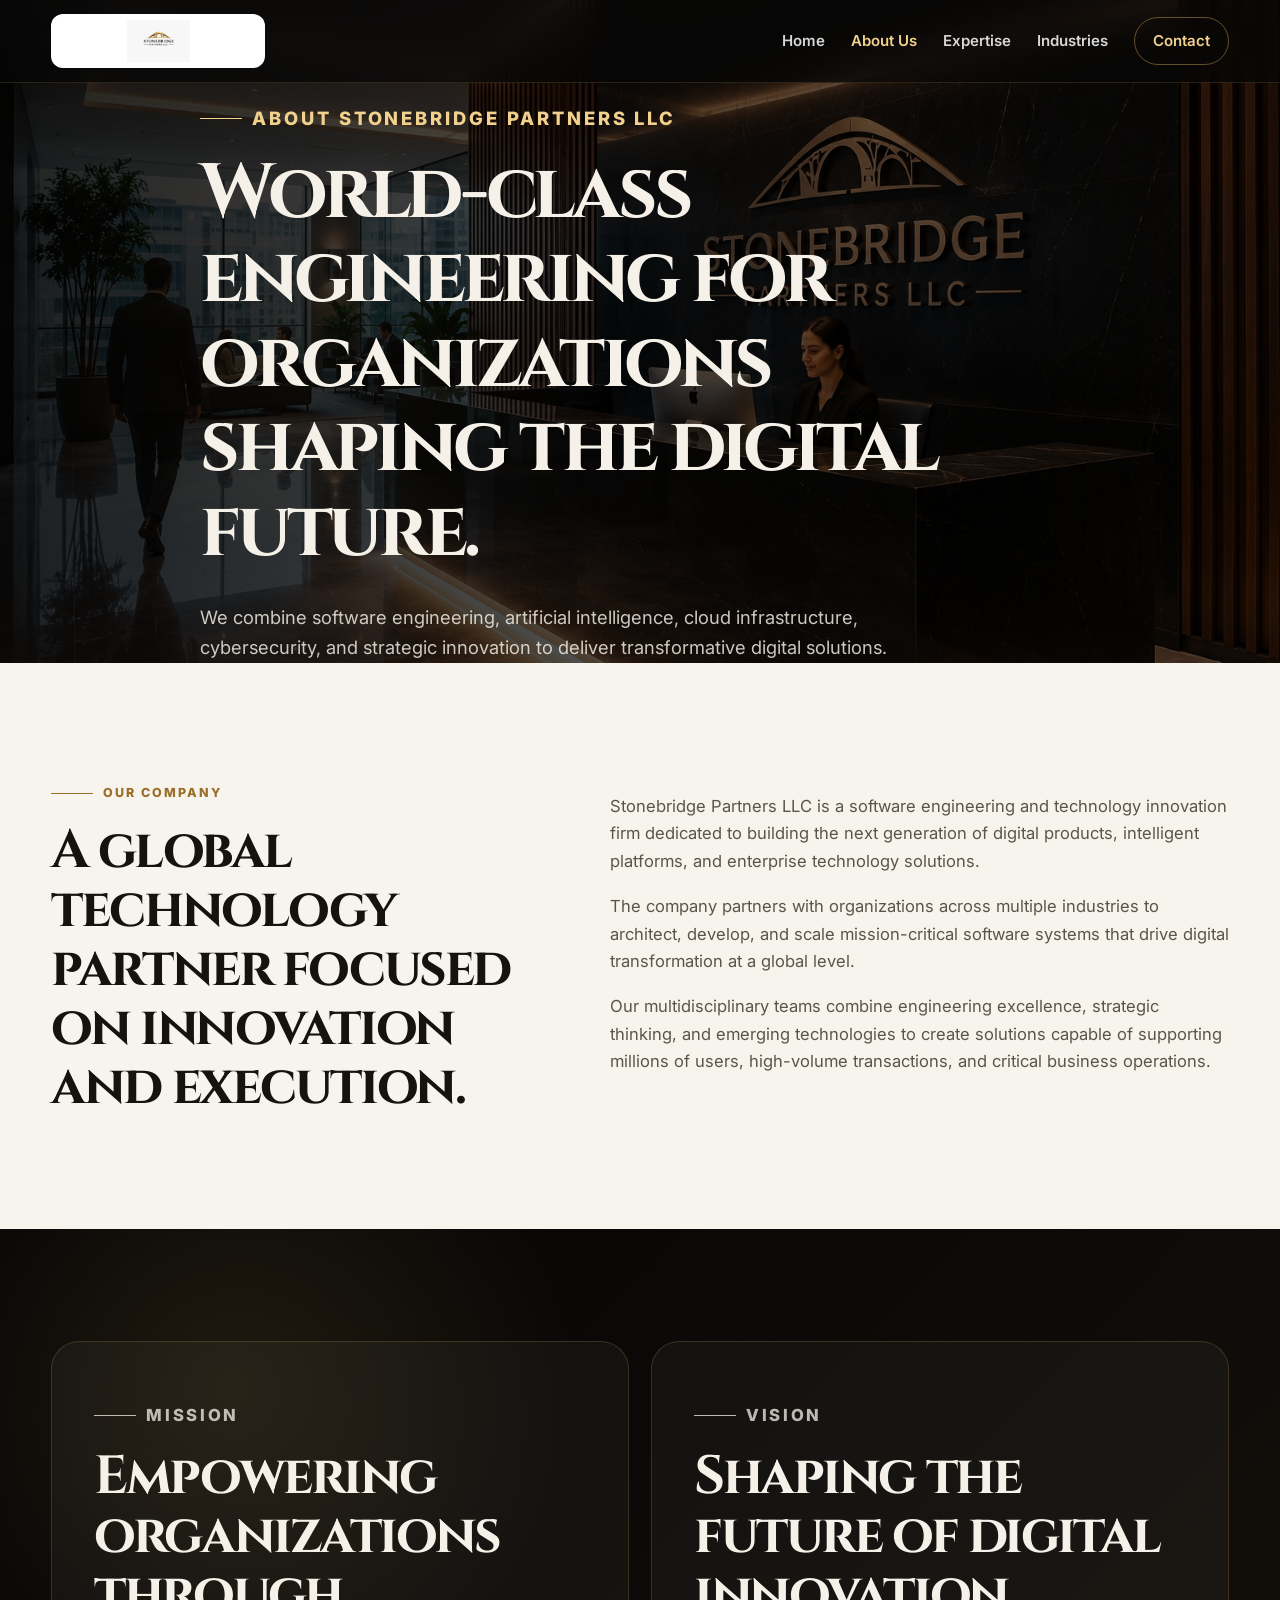
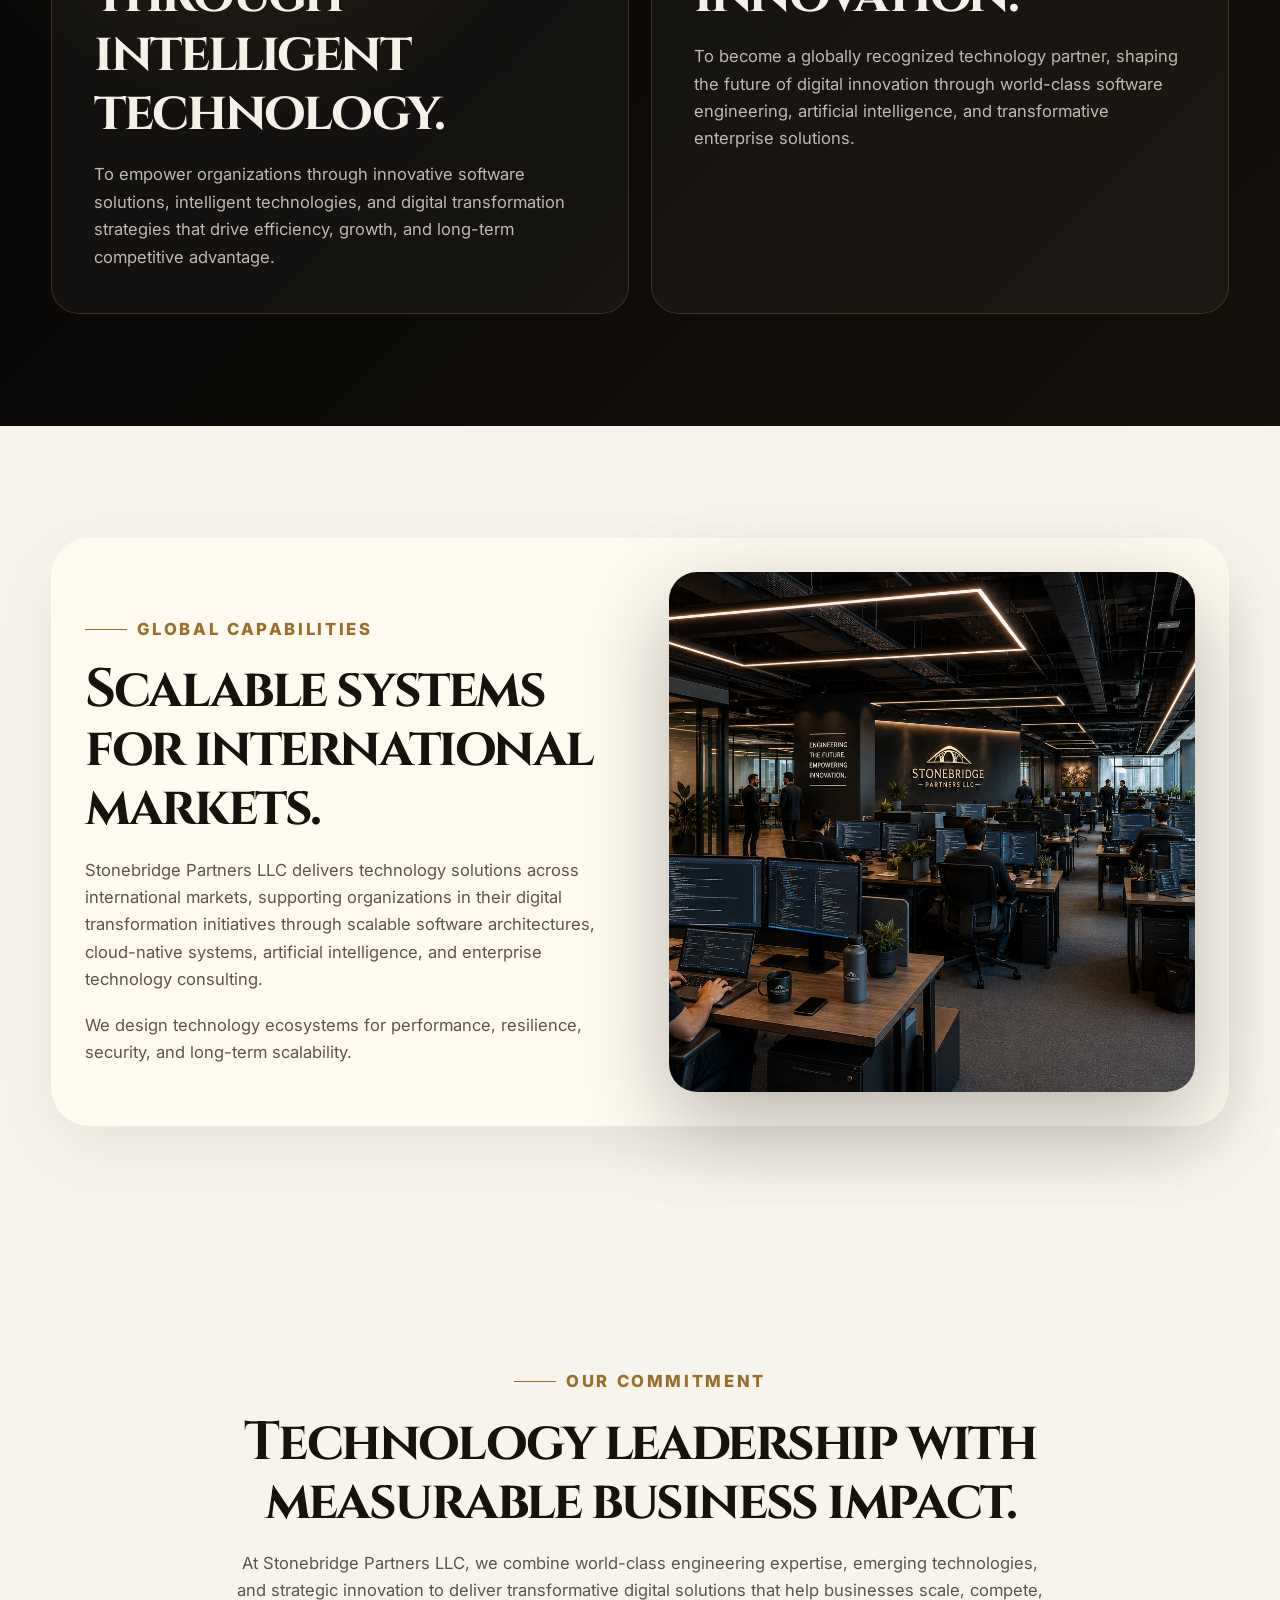
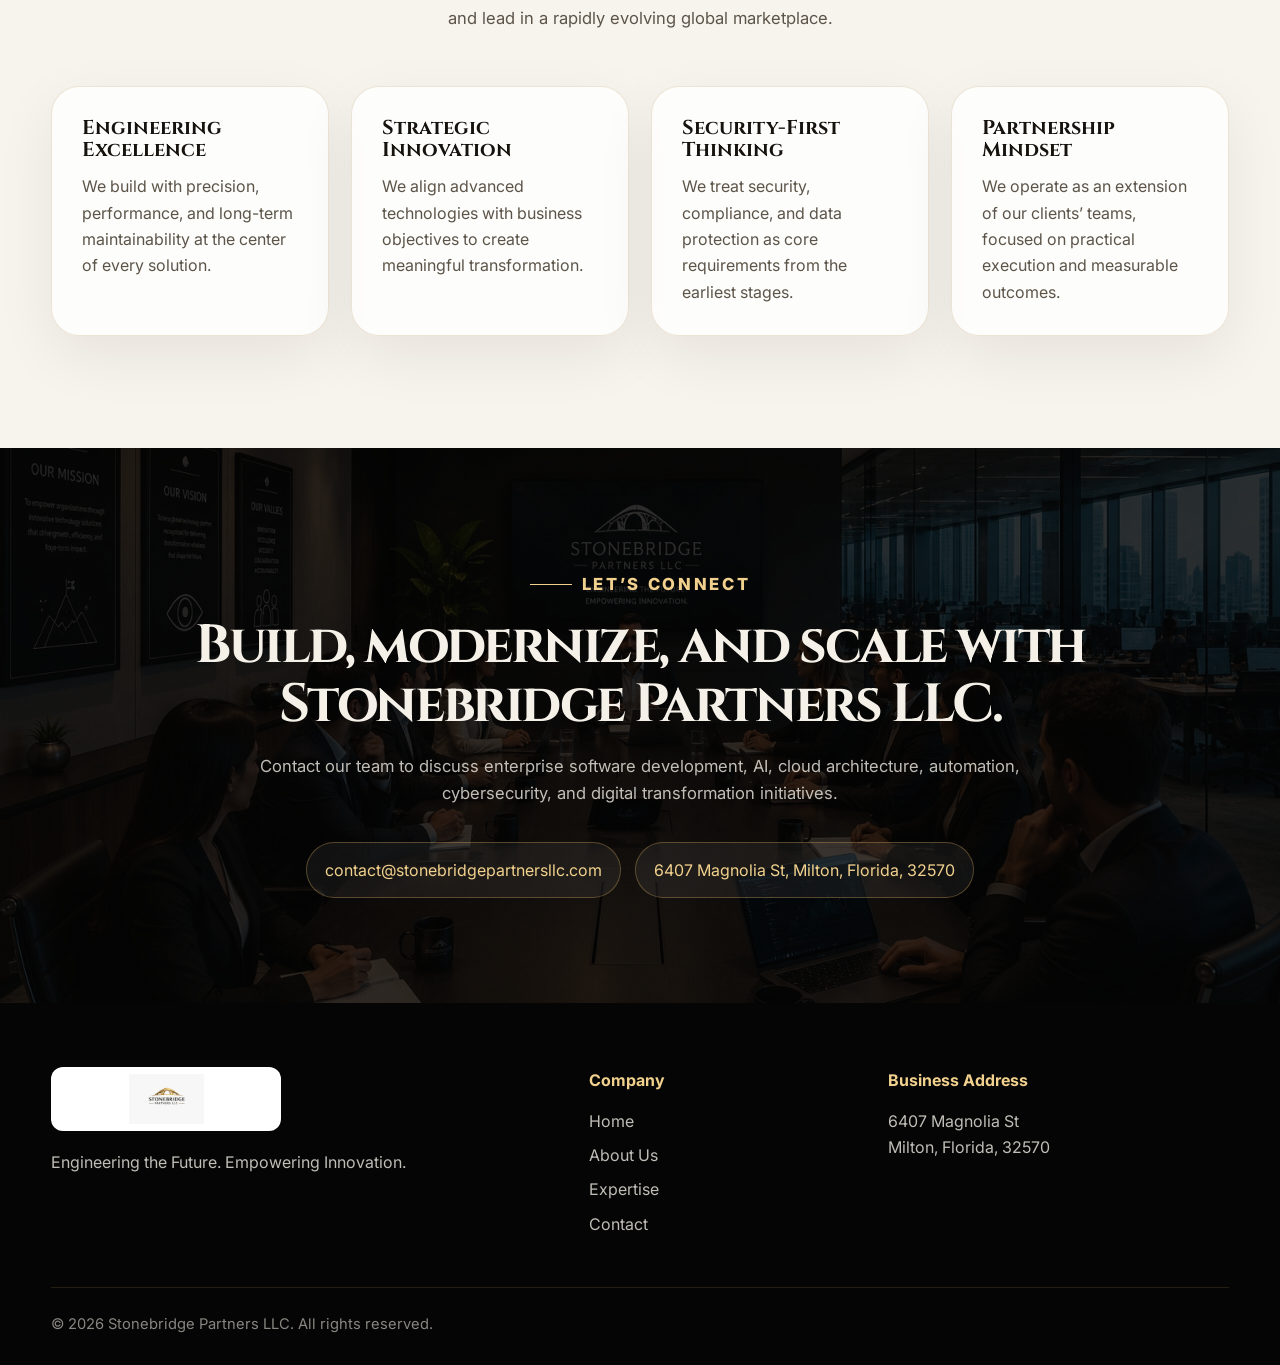
==== about.html @ 1e2c004a "Add files via upload" ====
<!DOCTYPE html><html lang="en"><head><meta charset="UTF-8"/><meta name="viewport" content="width=device-width, initial-scale=1.0"/><title>About Us | Stonebridge Partners LLC</title><meta name="description" content="Learn about Stonebridge Partners LLC, a global software engineering and technology innovation firm focused on enterprise software, artificial intelligence, cloud infrastructure, cybersecurity, and digital transformation."/><link rel="preconnect" href="https://fonts.googleapis.com"><link rel="preconnect" href="https://fonts.gstatic.com" crossorigin><link href="https://fonts.googleapis.com/css2?family=Cinzel:wght@500;600;700&family=Inter:wght@400;500;600;700;800&display=swap" rel="stylesheet"><link rel="stylesheet" href="style.css"/></head><body><header class="site-header" id="top"><div class="container nav-wrapper"><a class="brand" href="index.html" aria-label="Stonebridge Partners LLC Home"><img src="assets/logo.jpg" alt="Stonebridge Partners LLC logo"/></a><button class="nav-toggle" type="button" aria-label="Open navigation" aria-expanded="false"><span></span><span></span><span></span></button><nav class="site-nav" aria-label="Main navigation"><a href="index.html">Home</a><a href="about.html" class="active">About Us</a><a href="index.html#expertise">Expertise</a><a href="index.html#industries">Industries</a><a href="index.html#contact" class="nav-cta">Contact</a></nav></div></header><main><section class="page-hero"><div class="page-hero-bg"><img src="assets/reception.jpg" alt="Stonebridge Partners LLC reception and business environment"/></div><div class="page-hero-overlay"></div><div class="container page-hero-content reveal"><p class="eyebrow gold">About Stonebridge Partners LLC</p><h1>World-class engineering for organizations shaping the digital future.</h1><p>We combine software engineering, artificial intelligence, cloud infrastructure, cybersecurity, and strategic innovation to deliver transformative digital solutions.</p></div></section><section class="section"><div class="container two-column"><div class="reveal"><p class="eyebrow dark">Our Company</p><h2>A global technology partner focused on innovation and execution.</h2></div><div class="section-text reveal"><p>Stonebridge Partners LLC is a software engineering and technology innovation firm dedicated to building the next generation of digital products, intelligent platforms, and enterprise technology solutions.</p><p>The company partners with organizations across multiple industries to architect, develop, and scale mission-critical software systems that drive digital transformation at a global level.</p><p>Our multidisciplinary teams combine engineering excellence, strategic thinking, and emerging technologies to create solutions capable of supporting millions of users, high-volume transactions, and critical business operations.</p></div></div></section><section class="section dark-section"><div class="container mission-grid"><article class="mission-card reveal"><p class="eyebrow gold">Mission</p><h2>Empowering organizations through intelligent technology.</h2><p>To empower organizations through innovative software solutions, intelligent technologies, and digital transformation strategies that drive efficiency, growth, and long-term competitive advantage.</p></article><article class="mission-card reveal"><p class="eyebrow gold">Vision</p><h2>Shaping the future of digital innovation.</h2><p>To become a globally recognized technology partner, shaping the future of digital innovation through world-class software engineering, artificial intelligence, and transformative enterprise solutions.</p></article></div></section><section class="section"><div class="container split-panel light"><div class="panel-content reveal"><p class="eyebrow dark">Global Capabilities</p><h2>Scalable systems for international markets.</h2><p>Stonebridge Partners LLC delivers technology solutions across international markets, supporting organizations in their digital transformation initiatives through scalable software architectures, cloud-native systems, artificial intelligence, and enterprise technology consulting.</p><p>We design technology ecosystems for performance, resilience, security, and long-term scalability.</p></div><div class="panel-image reveal"><img src="assets/engineering-office.jpg" alt="Stonebridge Partners LLC engineering team office"/></div></div></section><section class="section values-section"><div class="container"><div class="section-heading center reveal"><p class="eyebrow dark">Our Commitment</p><h2>Technology leadership with measurable business impact.</h2><p>At Stonebridge Partners LLC, we combine world-class engineering expertise, emerging technologies, and strategic innovation to deliver transformative digital solutions that help businesses scale, compete, and lead in a rapidly evolving global marketplace.</p></div><div class="values-grid"><article class="value-card reveal"><h3>Engineering Excellence</h3><p>We build with precision, performance, and long-term maintainability at the center of every solution.</p></article><article class="value-card reveal"><h3>Strategic Innovation</h3><p>We align advanced technologies with business objectives to create meaningful transformation.</p></article><article class="value-card reveal"><h3>Security-First Thinking</h3><p>We treat security, compliance, and data protection as core requirements from the earliest stages.</p></article><article class="value-card reveal"><h3>Partnership Mindset</h3><p>We operate as an extension of our clients’ teams, focused on practical execution and measurable outcomes.</p></article></div></div></section><section class="cta-section"><div class="container cta-box reveal"><p class="eyebrow gold">Let’s Connect</p><h2>Build, modernize, and scale with Stonebridge Partners LLC.</h2><p>Contact our team to discuss enterprise software development, AI, cloud architecture, automation, cybersecurity, and digital transformation initiatives.</p><div class="contact-details"><a href="mailto:contact@stonebridgepartnersllc.com">contact@stonebridgepartnersllc.com</a><span>6407 Magnolia St, Milton, Florida, 32570</span></div></div></section></main><footer class="site-footer"><div class="container footer-grid"><div><img src="assets/logo.jpg" alt="Stonebridge Partners LLC logo"/><p>Engineering the Future. Empowering Innovation.</p></div><div><h4>Company</h4><a href="index.html">Home</a><a href="about.html">About Us</a><a href="index.html#expertise">Expertise</a><a href="index.html#contact">Contact</a></div><div><h4>Business Address</h4><p>6407 Magnolia St<br>Milton, Florida, 32570</p></div></div><div class="container footer-bottom"><p>© 2026 Stonebridge Partners LLC. All rights reserved.</p></div></footer><script src="script.js"></script></body></html>
---- style.css ----
:root{--bg:#070707;--surface:#111;--text:#f5f1e8;--muted:#b7afa2;--dark-text:#16120d;--dark-muted:#5c5449;--gold:#c59b51;--gold-light:#f1d18d;--line:rgba(197,155,81,.22);--max:1180px;--radius:28px;--shadow:0 30px 90px rgba(0,0,0,.28)}*{box-sizing:border-box;margin:0;padding:0}html{scroll-behavior:smooth}body{font-family:Inter,Arial,sans-serif;background:#f7f4ed;color:var(--dark-text);line-height:1.65}img{display:block;max-width:100%}a{color:inherit;text-decoration:none}.container{width:min(var(--max),92%);margin-inline:auto}.site-header{position:fixed;z-index:1000;inset:0 0 auto;background:rgba(7,7,7,.78);backdrop-filter:blur(16px);border-bottom:1px solid rgba(197,155,81,.18)}.nav-wrapper{height:82px;display:flex;align-items:center;justify-content:space-between}.brand{width:214px;height:54px;display:flex;align-items:center;overflow:hidden;border-radius:12px;background:#fff}.brand img{width:100%;height:100%;object-fit:contain;padding:6px 12px}.site-nav{display:flex;align-items:center;gap:26px;color:rgba(255,255,255,.84);font-size:.94rem;font-weight:600}.site-nav a{transition:color .2s ease}.site-nav a:hover,.site-nav .active{color:var(--gold-light)}.nav-cta{padding:11px 18px;border:1px solid rgba(197,155,81,.48);border-radius:999px;color:var(--gold-light)!important}.nav-toggle{display:none;width:44px;height:44px;border:1px solid rgba(197,155,81,.4);border-radius:14px;background:transparent;cursor:pointer}.nav-toggle span{display:block;width:20px;height:2px;margin:5px auto;background:var(--gold-light)}.hero{min-height:100vh;position:relative;display:flex;align-items:center;color:var(--text);overflow:hidden}.hero-bg,.page-hero-bg{position:absolute;inset:0;z-index:0}.hero-bg img,.page-hero-bg img{width:100%;height:100%;object-fit:cover}.hero-overlay,.page-hero-overlay{position:absolute;inset:0;z-index:1;background:linear-gradient(90deg,rgba(0,0,0,.86) 0%,rgba(0,0,0,.72) 34%,rgba(0,0,0,.34) 68%,rgba(0,0,0,.42) 100%),radial-gradient(circle at 20% 40%,rgba(197,155,81,.18),transparent 32%)}.hero-content{position:relative;z-index:2;max-width:770px;padding-top:96px}.eyebrow{display:inline-flex;align-items:center;gap:10px;margin-bottom:18px;color:var(--gold-light);font-size:.78rem;font-weight:800;text-transform:uppercase;letter-spacing:.16em}.eyebrow:before{content:"";width:42px;height:1px;background:currentColor}.eyebrow.dark{color:#9a6e28}.eyebrow.gold{color:var(--gold-light)}h1,h2,h3{font-family:Cinzel,Georgia,serif;line-height:1.1}h1{font-size:clamp(3rem,7vw,6.8rem);letter-spacing:-.055em;margin-bottom:28px}h2{font-size:clamp(2.1rem,4.2vw,4.3rem);letter-spacing:-.045em}h3{font-size:1.25rem}.hero-copy{max-width:720px;color:rgba(245,241,232,.84);font-size:clamp(1.05rem,2vw,1.28rem);margin-bottom:36px}.hero-actions{display:flex;flex-wrap:wrap;gap:16px}.btn{display:inline-flex;justify-content:center;align-items:center;min-height:54px;padding:0 24px;border-radius:999px;font-weight:800;transition:.2s ease}.btn:hover{transform:translateY(-2px)}.btn-primary{color:#15100a;background:linear-gradient(135deg,var(--gold-light),var(--gold))}.btn-secondary{color:var(--text);border:1px solid rgba(255,255,255,.34);background:rgba(255,255,255,.06)}.section{padding:112px 0}.two-column{display:grid;grid-template-columns:.88fr 1.12fr;gap:72px;align-items:start}.section-text p,.section-heading p,.panel-content p,.mission-card p,.cta-box p{color:var(--dark-muted);font-size:1.04rem;margin-top:18px}.section-heading{max-width:820px;margin-bottom:54px}.section-heading.center{text-align:center;margin-inline:auto}.section-heading.center .eyebrow{justify-content:center}.image-band{height:clamp(360px,55vw,680px);overflow:hidden;background:var(--bg)}.image-band img{width:100%;height:100%;object-fit:cover}.cards-grid{display:grid;grid-template-columns:repeat(3,1fr);gap:22px}.service-card,.why-card,.value-card{padding:30px;background:rgba(255,255,255,.78);border:1px solid rgba(154,110,40,.18);border-radius:var(--radius);box-shadow:0 20px 60px rgba(25,18,10,.07)}.service-card span{display:inline-flex;margin-bottom:24px;color:#9a6e28;font-weight:900;letter-spacing:.12em}.service-card h3,.why-card h3,.value-card h3{margin-bottom:12px}.service-card p,.why-card p,.value-card p{color:var(--dark-muted)}.dark-section{background:radial-gradient(circle at 18% 20%,rgba(197,155,81,.13),transparent 28%),linear-gradient(135deg,#050505,#14100b);color:var(--text)}.split-panel{display:grid;grid-template-columns:1fr 1fr;gap:58px;align-items:center}.split-panel.light{background:#fffaf0;padding:34px;border-radius:calc(var(--radius) + 10px);box-shadow:0 22px 70px rgba(40,27,10,.08)}.panel-image{overflow:hidden;border-radius:var(--radius);box-shadow:var(--shadow)}.panel-image img{width:100%;height:520px;object-fit:cover}.dark-section .panel-content p,.dark-section .mission-card p{color:rgba(245,241,232,.75)}.check-list{list-style:none;margin-top:28px;display:grid;gap:14px}.check-list li{position:relative;padding-left:30px;color:rgba(245,241,232,.88)}.check-list li:before{content:"✓";position:absolute;left:0;color:var(--gold-light);font-weight:900}.industries-grid{display:grid;grid-template-columns:repeat(5,1fr);gap:14px}.industries-grid span{min-height:88px;display:flex;align-items:center;padding:18px;background:#fff;border:1px solid rgba(154,110,40,.16);border-radius:20px;color:#31271c;font-weight:800;box-shadow:0 12px 36px rgba(25,18,10,.05)}.why-section{background:#fffaf0}.why-grid,.values-grid,.mission-grid{display:grid;grid-template-columns:repeat(4,1fr);gap:22px}.mission-grid{grid-template-columns:repeat(2,1fr)}.mission-card{padding:42px;border:1px solid var(--line);border-radius:var(--radius);background:rgba(255,255,255,.04)}.cta-section{padding:105px 0;background:linear-gradient(rgba(4,4,4,.82),rgba(4,4,4,.82)),url("assets/hero-boardroom.jpg") center/cover;color:var(--text)}.cta-box{max-width:900px;text-align:center}.cta-box .eyebrow{justify-content:center}.cta-box p{color:rgba(245,241,232,.78);max-width:760px;margin-inline:auto}.contact-details{display:flex;flex-wrap:wrap;justify-content:center;gap:14px;margin-top:34px}.contact-details a,.contact-details span{padding:14px 18px;border:1px solid rgba(197,155,81,.38);border-radius:999px;color:var(--gold-light);background:rgba(255,255,255,.06)}.site-footer{padding:64px 0 28px;color:rgba(245,241,232,.78);background:#050505}.footer-grid{display:grid;grid-template-columns:1.4fr .7fr 1fr;gap:60px;padding-bottom:42px;border-bottom:1px solid rgba(197,155,81,.16)}.footer-grid img{width:230px;height:64px;object-fit:contain;padding:7px 12px;border-radius:12px;background:#fff;margin-bottom:18px}.footer-grid h4{color:var(--gold-light);margin-bottom:14px}.footer-grid a{display:block;margin:8px 0}.footer-bottom{padding-top:24px;color:rgba(245,241,232,.55);font-size:.92rem}.page-hero{min-height:72vh;position:relative;display:flex;align-items:center;color:var(--text);overflow:hidden}.page-hero-overlay{background:linear-gradient(90deg,rgba(0,0,0,.86),rgba(0,0,0,.5)),radial-gradient(circle at 22% 48%,rgba(197,155,81,.18),transparent 32%)}.page-hero-content{position:relative;z-index:2;max-width:880px;padding-top:100px}.page-hero h1{font-size:clamp(2.8rem,6vw,5.8rem)}.page-hero p{max-width:760px;color:rgba(245,241,232,.82);font-size:1.15rem}.values-section{background:#f7f4ed}.reveal{opacity:0;transform:translateY(22px);transition:opacity .7s ease,transform .7s ease}.reveal.visible{opacity:1;transform:translateY(0)}@media(max-width:1020px){.cards-grid,.industries-grid,.why-grid,.values-grid{grid-template-columns:repeat(2,1fr)}.two-column,.split-panel{grid-template-columns:1fr}.panel-image img{height:420px}}@media(max-width:820px){.nav-toggle{display:block}.site-nav{position:absolute;inset:82px 0 auto 0;padding:24px;flex-direction:column;align-items:flex-start;gap:18px;background:rgba(7,7,7,.96);border-bottom:1px solid rgba(197,155,81,.18);transform:translateY(-140%);opacity:0;pointer-events:none;transition:.28s ease}.site-nav.open{transform:translateY(0);opacity:1;pointer-events:auto}.brand{width:188px}.hero{min-height:860px}.hero-overlay{background:linear-gradient(90deg,rgba(0,0,0,.9),rgba(0,0,0,.68))}.section{padding:78px 0}.cards-grid,.industries-grid,.why-grid,.values-grid,.mission-grid,.footer-grid{grid-template-columns:1fr}.industries-grid span{min-height:auto}.split-panel.light{padding:18px}.contact-details a,.contact-details span{width:100%;border-radius:18px}}@media(max-width:560px){.hero-content,.page-hero-content{padding-top:120px}.hero-actions .btn{width:100%}.panel-image img{height:320px}h1{font-size:clamp(2.55rem,15vw,4rem)}}
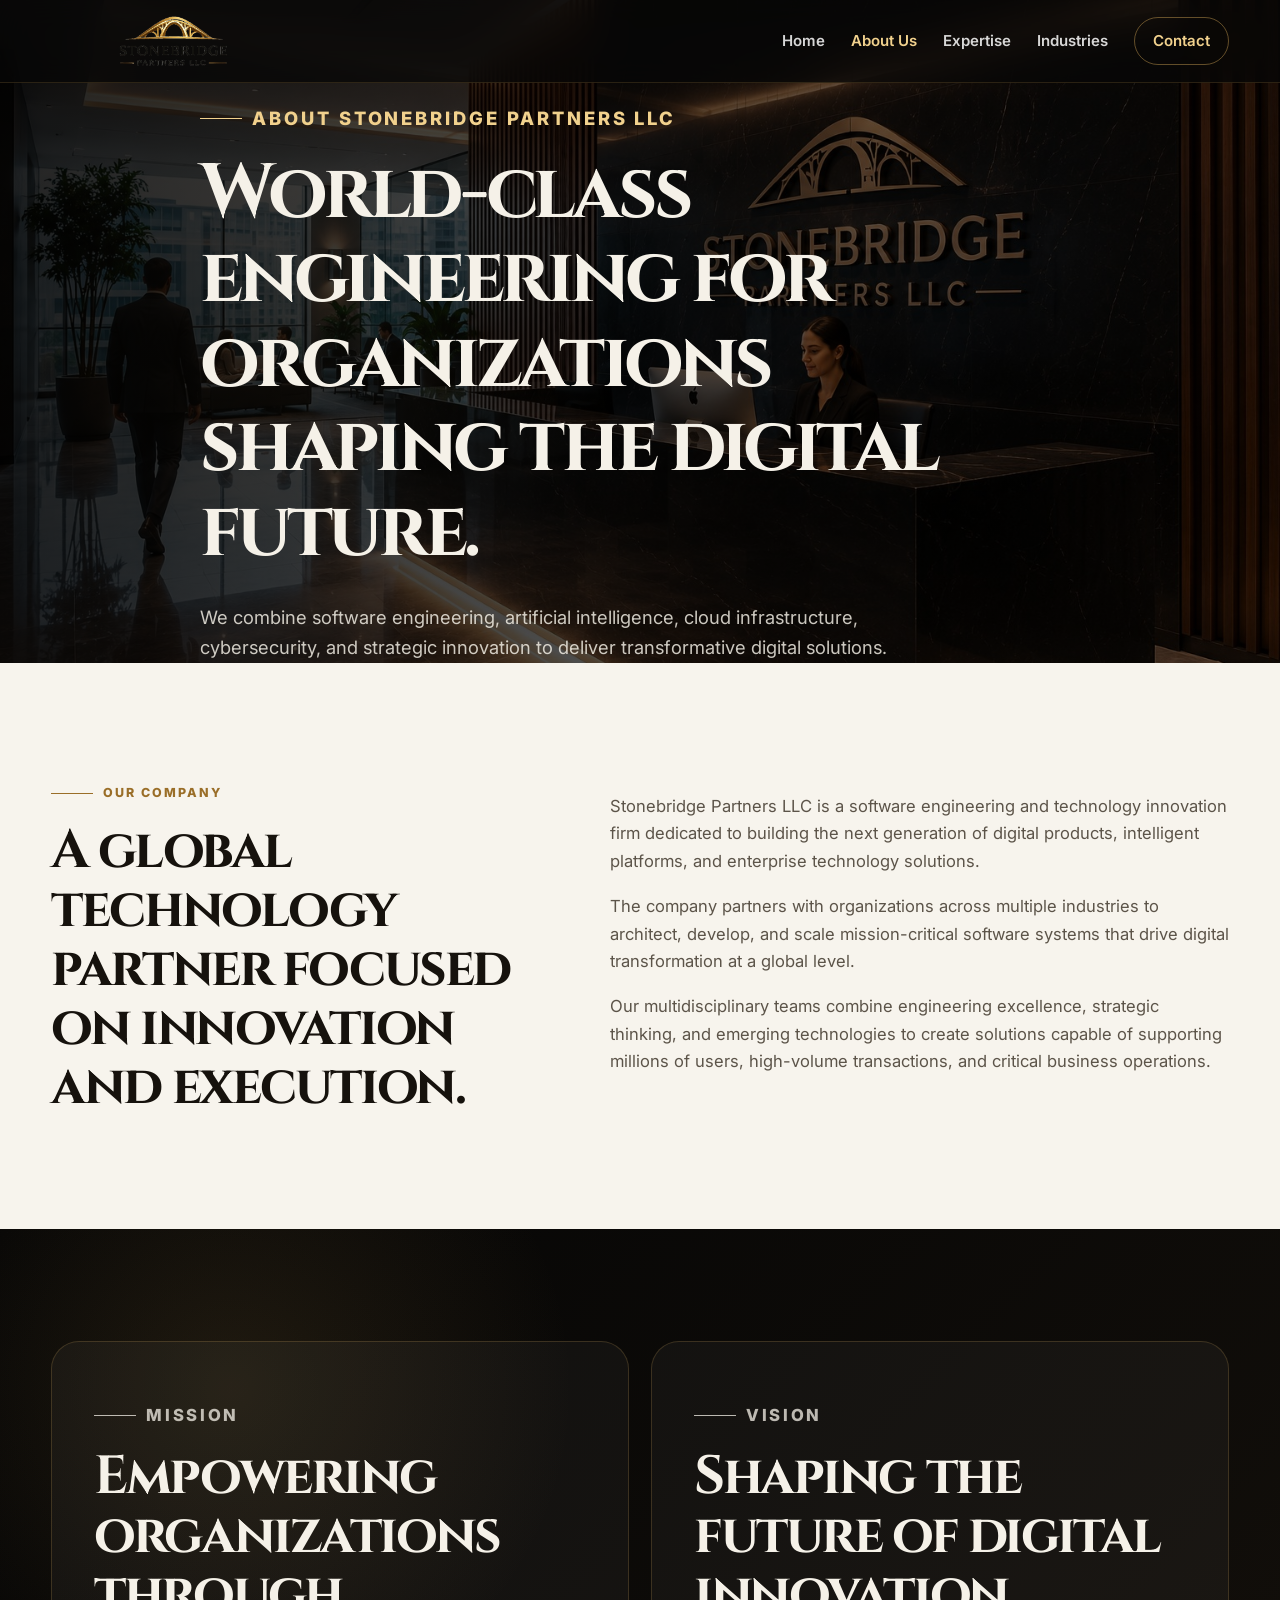
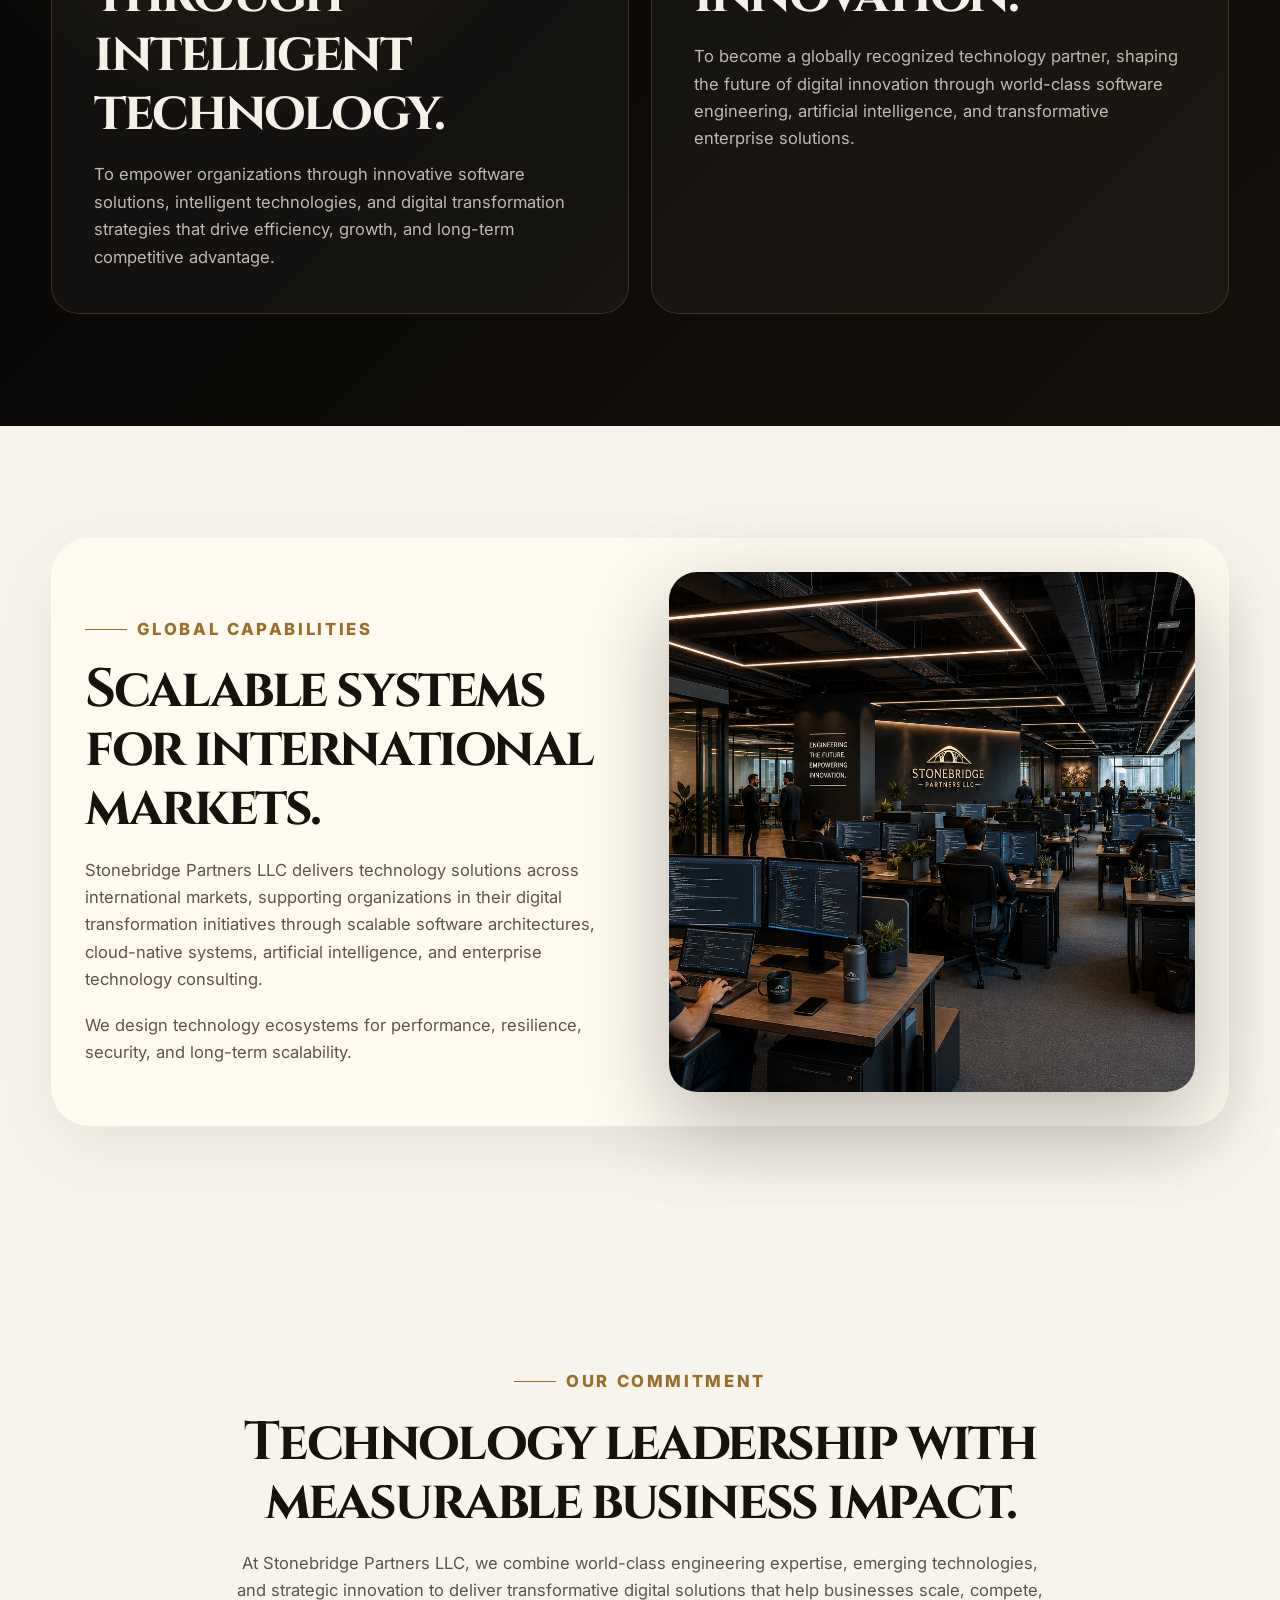
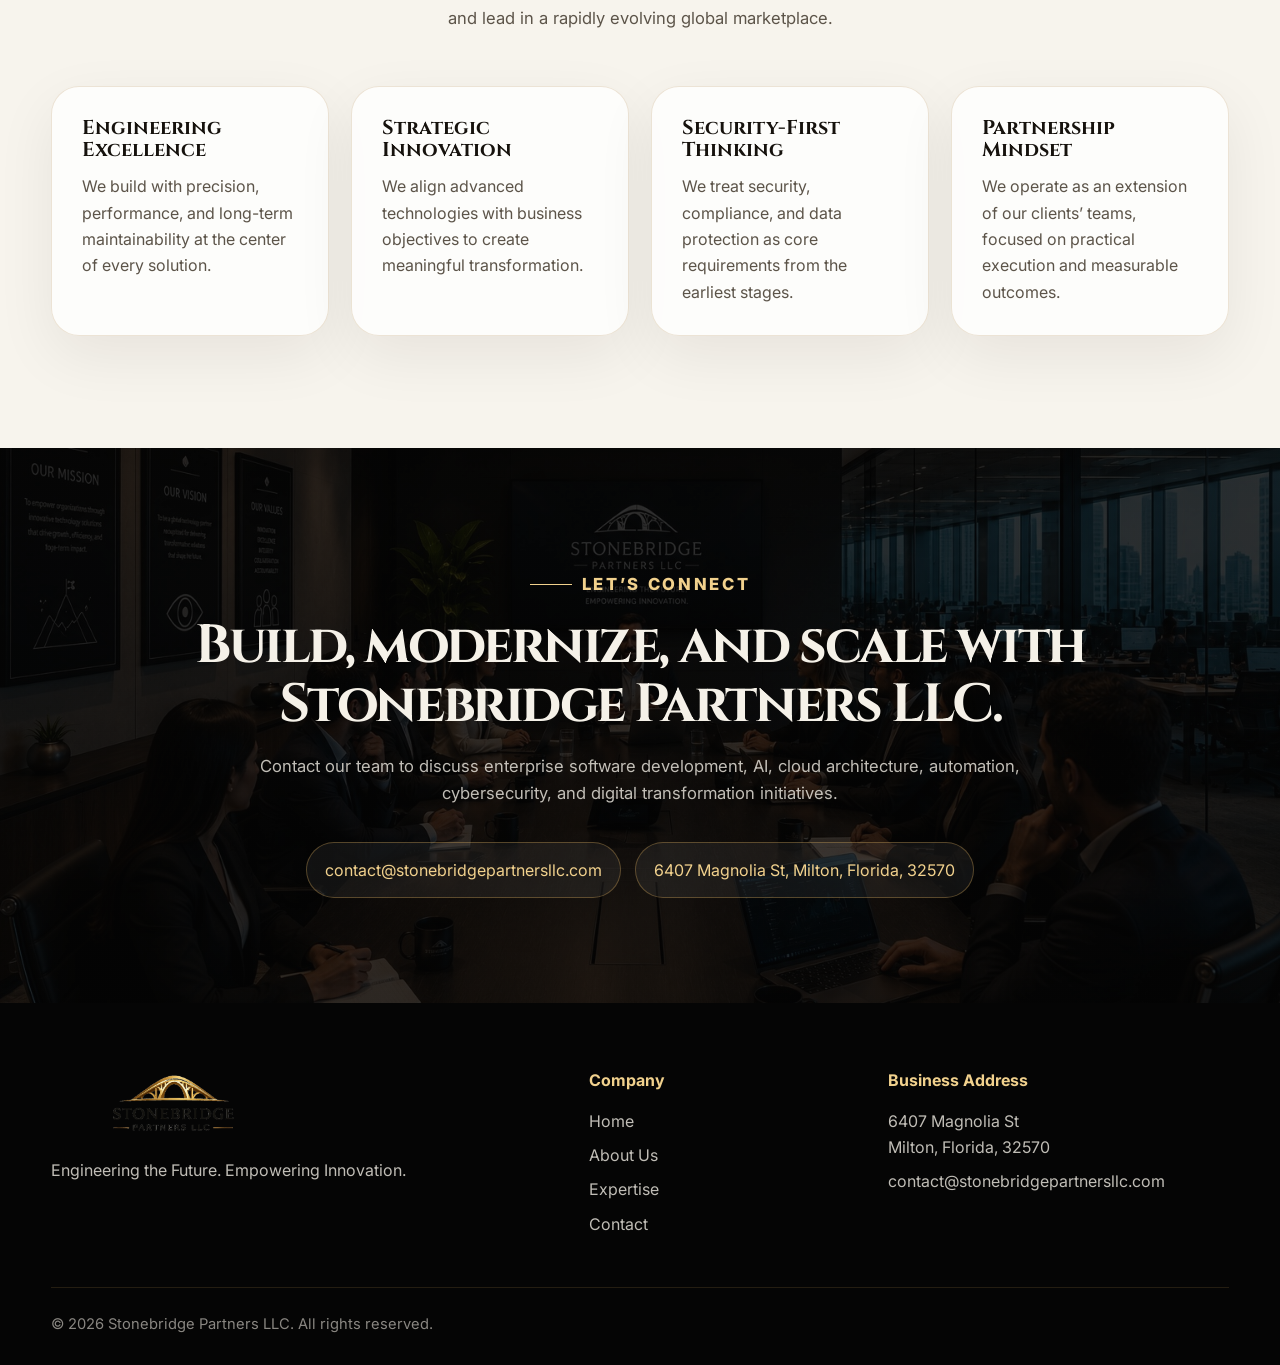
==== commit e08c3066: "Add files via upload" ====
--- a/about.html
+++ b/about.html
@@ -1 +1,205 @@
-<!DOCTYPE html><html lang="en"><head><meta charset="UTF-8"/><meta name="viewport" content="width=device-width, initial-scale=1.0"/><title>About Us | Stonebridge Partners LLC</title><meta name="description" content="Learn about Stonebridge Partners LLC, a global software engineering and technology innovation firm focused on enterprise software, artificial intelligence, cloud infrastructure, cybersecurity, and digital transformation."/><link rel="preconnect" href="https://fonts.googleapis.com"><link rel="preconnect" href="https://fonts.gstatic.com" crossorigin><link href="https://fonts.googleapis.com/css2?family=Cinzel:wght@500;600;700&family=Inter:wght@400;500;600;700;800&display=swap" rel="stylesheet"><link rel="stylesheet" href="style.css"/></head><body><header class="site-header" id="top"><div class="container nav-wrapper"><a class="brand" href="index.html" aria-label="Stonebridge Partners LLC Home"><img src="assets/logo.jpg" alt="Stonebridge Partners LLC logo"/></a><button class="nav-toggle" type="button" aria-label="Open navigation" aria-expanded="false"><span></span><span></span><span></span></button><nav class="site-nav" aria-label="Main navigation"><a href="index.html">Home</a><a href="about.html" class="active">About Us</a><a href="index.html#expertise">Expertise</a><a href="index.html#industries">Industries</a><a href="index.html#contact" class="nav-cta">Contact</a></nav></div></header><main><section class="page-hero"><div class="page-hero-bg"><img src="assets/reception.jpg" alt="Stonebridge Partners LLC reception and business environment"/></div><div class="page-hero-overlay"></div><div class="container page-hero-content reveal"><p class="eyebrow gold">About Stonebridge Partners LLC</p><h1>World-class engineering for organizations shaping the digital future.</h1><p>We combine software engineering, artificial intelligence, cloud infrastructure, cybersecurity, and strategic innovation to deliver transformative digital solutions.</p></div></section><section class="section"><div class="container two-column"><div class="reveal"><p class="eyebrow dark">Our Company</p><h2>A global technology partner focused on innovation and execution.</h2></div><div class="section-text reveal"><p>Stonebridge Partners LLC is a software engineering and technology innovation firm dedicated to building the next generation of digital products, intelligent platforms, and enterprise technology solutions.</p><p>The company partners with organizations across multiple industries to architect, develop, and scale mission-critical software systems that drive digital transformation at a global level.</p><p>Our multidisciplinary teams combine engineering excellence, strategic thinking, and emerging technologies to create solutions capable of supporting millions of users, high-volume transactions, and critical business operations.</p></div></div></section><section class="section dark-section"><div class="container mission-grid"><article class="mission-card reveal"><p class="eyebrow gold">Mission</p><h2>Empowering organizations through intelligent technology.</h2><p>To empower organizations through innovative software solutions, intelligent technologies, and digital transformation strategies that drive efficiency, growth, and long-term competitive advantage.</p></article><article class="mission-card reveal"><p class="eyebrow gold">Vision</p><h2>Shaping the future of digital innovation.</h2><p>To become a globally recognized technology partner, shaping the future of digital innovation through world-class software engineering, artificial intelligence, and transformative enterprise solutions.</p></article></div></section><section class="section"><div class="container split-panel light"><div class="panel-content reveal"><p class="eyebrow dark">Global Capabilities</p><h2>Scalable systems for international markets.</h2><p>Stonebridge Partners LLC delivers technology solutions across international markets, supporting organizations in their digital transformation initiatives through scalable software architectures, cloud-native systems, artificial intelligence, and enterprise technology consulting.</p><p>We design technology ecosystems for performance, resilience, security, and long-term scalability.</p></div><div class="panel-image reveal"><img src="assets/engineering-office.jpg" alt="Stonebridge Partners LLC engineering team office"/></div></div></section><section class="section values-section"><div class="container"><div class="section-heading center reveal"><p class="eyebrow dark">Our Commitment</p><h2>Technology leadership with measurable business impact.</h2><p>At Stonebridge Partners LLC, we combine world-class engineering expertise, emerging technologies, and strategic innovation to deliver transformative digital solutions that help businesses scale, compete, and lead in a rapidly evolving global marketplace.</p></div><div class="values-grid"><article class="value-card reveal"><h3>Engineering Excellence</h3><p>We build with precision, performance, and long-term maintainability at the center of every solution.</p></article><article class="value-card reveal"><h3>Strategic Innovation</h3><p>We align advanced technologies with business objectives to create meaningful transformation.</p></article><article class="value-card reveal"><h3>Security-First Thinking</h3><p>We treat security, compliance, and data protection as core requirements from the earliest stages.</p></article><article class="value-card reveal"><h3>Partnership Mindset</h3><p>We operate as an extension of our clients’ teams, focused on practical execution and measurable outcomes.</p></article></div></div></section><section class="cta-section"><div class="container cta-box reveal"><p class="eyebrow gold">Let’s Connect</p><h2>Build, modernize, and scale with Stonebridge Partners LLC.</h2><p>Contact our team to discuss enterprise software development, AI, cloud architecture, automation, cybersecurity, and digital transformation initiatives.</p><div class="contact-details"><a href="mailto:contact@stonebridgepartnersllc.com">contact@stonebridgepartnersllc.com</a><span>6407 Magnolia St, Milton, Florida, 32570</span></div></div></section></main><footer class="site-footer"><div class="container footer-grid"><div><img src="assets/logo.jpg" alt="Stonebridge Partners LLC logo"/><p>Engineering the Future. Empowering Innovation.</p></div><div><h4>Company</h4><a href="index.html">Home</a><a href="about.html">About Us</a><a href="index.html#expertise">Expertise</a><a href="index.html#contact">Contact</a></div><div><h4>Business Address</h4><p>6407 Magnolia St<br>Milton, Florida, 32570</p></div></div><div class="container footer-bottom"><p>© 2026 Stonebridge Partners LLC. All rights reserved.</p></div></footer><script src="script.js"></script></body></html>+<!DOCTYPE html>
+<html lang="en">
+<head>
+  <meta charset="UTF-8" />
+  <meta name="viewport" content="width=device-width, initial-scale=1.0" />
+
+  <title>About Us | Stonebridge Partners LLC</title>
+  <meta name="description" content="Learn about Stonebridge Partners LLC, a global software engineering and technology innovation firm focused on enterprise software, artificial intelligence, cloud infrastructure, cybersecurity, and digital transformation." />
+
+  <link rel="preconnect" href="https://fonts.googleapis.com">
+  <link rel="preconnect" href="https://fonts.gstatic.com" crossorigin>
+  <link href="https://fonts.googleapis.com/css2?family=Cinzel:wght@500;600;700&family=Inter:wght@400;500;600;700;800&display=swap" rel="stylesheet">
+
+  <link rel="stylesheet" href="style.css" />
+</head>
+<body>
+  <header class="site-header" id="top">
+    <div class="container nav-wrapper">
+      <a class="brand" href="index.html" aria-label="Stonebridge Partners LLC Home">
+        <img src="assets/logo-transparent.png" alt="Stonebridge Partners LLC logo" />
+      </a>
+
+      <button class="nav-toggle" type="button" aria-label="Open navigation" aria-expanded="false">
+        <span></span>
+        <span></span>
+        <span></span>
+      </button>
+
+      <nav class="site-nav" aria-label="Main navigation">
+        <a href="index.html">Home</a>
+        <a href="about.html" class="active">About Us</a>
+        <a href="index.html#expertise">Expertise</a>
+        <a href="index.html#industries">Industries</a>
+        <a href="index.html#contact" class="nav-cta">Contact</a>
+      </nav>
+    </div>
+  </header>
+
+  <main>
+    <section class="page-hero">
+      <div class="page-hero-bg">
+        <img src="assets/reception.jpg" alt="Stonebridge Partners LLC reception and business environment" />
+      </div>
+      <div class="page-hero-overlay"></div>
+
+      <div class="container page-hero-content reveal">
+        <p class="eyebrow gold">About Stonebridge Partners LLC</p>
+        <h1>World-class engineering for organizations shaping the digital future.</h1>
+        <p>
+          We combine software engineering, artificial intelligence, cloud infrastructure, cybersecurity,
+          and strategic innovation to deliver transformative digital solutions.
+        </p>
+      </div>
+    </section>
+
+    <section class="section">
+      <div class="container two-column">
+        <div class="reveal">
+          <p class="eyebrow dark">Our Company</p>
+          <h2>A global technology partner focused on innovation and execution.</h2>
+        </div>
+
+        <div class="section-text reveal">
+          <p>
+            Stonebridge Partners LLC is a software engineering and technology innovation firm dedicated to building
+            the next generation of digital products, intelligent platforms, and enterprise technology solutions.
+          </p>
+          <p>
+            The company partners with organizations across multiple industries to architect, develop, and scale
+            mission-critical software systems that drive digital transformation at a global level.
+          </p>
+          <p>
+            Our multidisciplinary teams combine engineering excellence, strategic thinking, and emerging technologies
+            to create solutions capable of supporting millions of users, high-volume transactions, and critical business operations.
+          </p>
+        </div>
+      </div>
+    </section>
+
+    <section class="section dark-section">
+      <div class="container mission-grid">
+        <article class="mission-card reveal">
+          <p class="eyebrow gold">Mission</p>
+          <h2>Empowering organizations through intelligent technology.</h2>
+          <p>
+            To empower organizations through innovative software solutions, intelligent technologies,
+            and digital transformation strategies that drive efficiency, growth, and long-term competitive advantage.
+          </p>
+        </article>
+
+        <article class="mission-card reveal">
+          <p class="eyebrow gold">Vision</p>
+          <h2>Shaping the future of digital innovation.</h2>
+          <p>
+            To become a globally recognized technology partner, shaping the future of digital innovation through
+            world-class software engineering, artificial intelligence, and transformative enterprise solutions.
+          </p>
+        </article>
+      </div>
+    </section>
+
+    <section class="section">
+      <div class="container split-panel light">
+        <div class="panel-content reveal">
+          <p class="eyebrow dark">Global Capabilities</p>
+          <h2>Scalable systems for international markets.</h2>
+          <p>
+            Stonebridge Partners LLC delivers technology solutions across international markets, supporting organizations
+            in their digital transformation initiatives through scalable software architectures, cloud-native systems,
+            artificial intelligence, and enterprise technology consulting.
+          </p>
+          <p>
+            We design technology ecosystems for performance, resilience, security, and long-term scalability.
+          </p>
+        </div>
+
+        <div class="panel-image reveal">
+          <img src="assets/engineering-office.jpg" alt="Stonebridge Partners LLC engineering team office" />
+        </div>
+      </div>
+    </section>
+
+    <section class="section values-section">
+      <div class="container">
+        <div class="section-heading center reveal">
+          <p class="eyebrow dark">Our Commitment</p>
+          <h2>Technology leadership with measurable business impact.</h2>
+          <p>
+            At Stonebridge Partners LLC, we combine world-class engineering expertise, emerging technologies,
+            and strategic innovation to deliver transformative digital solutions that help businesses scale,
+            compete, and lead in a rapidly evolving global marketplace.
+          </p>
+        </div>
+
+        <div class="values-grid">
+          <article class="value-card reveal">
+            <h3>Engineering Excellence</h3>
+            <p>We build with precision, performance, and long-term maintainability at the center of every solution.</p>
+          </article>
+
+          <article class="value-card reveal">
+            <h3>Strategic Innovation</h3>
+            <p>We align advanced technologies with business objectives to create meaningful transformation.</p>
+          </article>
+
+          <article class="value-card reveal">
+            <h3>Security-First Thinking</h3>
+            <p>We treat security, compliance, and data protection as core requirements from the earliest stages.</p>
+          </article>
+
+          <article class="value-card reveal">
+            <h3>Partnership Mindset</h3>
+            <p>We operate as an extension of our clients’ teams, focused on practical execution and measurable outcomes.</p>
+          </article>
+        </div>
+      </div>
+    </section>
+
+    <section class="cta-section">
+      <div class="container cta-box reveal">
+        <p class="eyebrow gold">Let’s Connect</p>
+        <h2>Build, modernize, and scale with Stonebridge Partners LLC.</h2>
+        <p>
+          Contact our team to discuss enterprise software development, AI, cloud architecture,
+          automation, cybersecurity, and digital transformation initiatives.
+        </p>
+
+        <div class="contact-details">
+          <a href="mailto:contact@stonebridgepartnersllc.com">contact@stonebridgepartnersllc.com</a>
+          <span>6407 Magnolia St, Milton, Florida, 32570</span>
+        </div>
+      </div>
+    </section>
+  </main>
+
+  <footer class="site-footer">
+    <div class="container footer-grid">
+      <div>
+        <img src="assets/logo-transparent.png" alt="Stonebridge Partners LLC logo" />
+        <p>Engineering the Future. Empowering Innovation.</p>
+      </div>
+
+      <div>
+        <h4>Company</h4>
+        <a href="index.html">Home</a>
+        <a href="about.html">About Us</a>
+        <a href="index.html#expertise">Expertise</a>
+        <a href="index.html#contact">Contact</a>
+      </div>
+
+      <div>
+        <h4>Business Address</h4>
+        <p>6407 Magnolia St<br>Milton, Florida, 32570</p>
+        <p><a href="mailto:contact@stonebridgepartnersllc.com">contact@stonebridgepartnersllc.com</a></p>
+      </div>
+    </div>
+
+    <div class="container footer-bottom">
+      <p>© 2026 Stonebridge Partners LLC. All rights reserved.</p>
+    </div>
+  </footer>
+
+  <script src="script.js"></script>
+</body>
+</html>
--- a/style.css
+++ b/style.css
@@ -1 +1,667 @@
- :root{--bg:#070707;--surface:#111;--text:#f5f1e8;--muted:#b7afa2;--dark-text:#16120d;--dark-muted:#5c5449;--gold:#c59b51;--gold-light:#f1d18d;--line:rgba(197,155,81,.22);--max:1180px;--radius:28px;--shadow:0 30px 90px rgba(0,0,0,.28)}*{box-sizing:border-box;margin:0;padding:0}html{scroll-behavior:smooth}body{font-family:Inter,Arial,sans-serif;background:#f7f4ed;color:var(--dark-text);line-height:1.65}img{display:block;max-width:100%}a{color:inherit;text-decoration:none}.container{width:min(var(--max),92%);margin-inline:auto}.site-header{position:fixed;z-index:1000;inset:0 0 auto;background:rgba(7,7,7,.78);backdrop-filter:blur(16px);border-bottom:1px solid rgba(197,155,81,.18)}.nav-wrapper{height:82px;display:flex;align-items:center;justify-content:space-between}.brand{width:214px;height:54px;display:flex;align-items:center;overflow:hidden;border-radius:12px;background:#fff}.brand img{width:100%;height:100%;object-fit:contain;padding:6px 12px}.site-nav{display:flex;align-items:center;gap:26px;color:rgba(255,255,255,.84);font-size:.94rem;font-weight:600}.site-nav a{transition:color .2s ease}.site-nav a:hover,.site-nav .active{color:var(--gold-light)}.nav-cta{padding:11px 18px;border:1px solid rgba(197,155,81,.48);border-radius:999px;color:var(--gold-light)!important}.nav-toggle{display:none;width:44px;height:44px;border:1px solid rgba(197,155,81,.4);border-radius:14px;background:transparent;cursor:pointer}.nav-toggle span{display:block;width:20px;height:2px;margin:5px auto;background:var(--gold-light)}.hero{min-height:100vh;position:relative;display:flex;align-items:center;color:var(--text);overflow:hidden}.hero-bg,.page-hero-bg{position:absolute;inset:0;z-index:0}.hero-bg img,.page-hero-bg img{width:100%;height:100%;object-fit:cover}.hero-overlay,.page-hero-overlay{position:absolute;inset:0;z-index:1;background:linear-gradient(90deg,rgba(0,0,0,.86) 0%,rgba(0,0,0,.72) 34%,rgba(0,0,0,.34) 68%,rgba(0,0,0,.42) 100%),radial-gradient(circle at 20% 40%,rgba(197,155,81,.18),transparent 32%)}.hero-content{position:relative;z-index:2;max-width:770px;padding-top:96px}.eyebrow{display:inline-flex;align-items:center;gap:10px;margin-bottom:18px;color:var(--gold-light);font-size:.78rem;font-weight:800;text-transform:uppercase;letter-spacing:.16em}.eyebrow:before{content:"";width:42px;height:1px;background:currentColor}.eyebrow.dark{color:#9a6e28}.eyebrow.gold{color:var(--gold-light)}h1,h2,h3{font-family:Cinzel,Georgia,serif;line-height:1.1}h1{font-size:clamp(3rem,7vw,6.8rem);letter-spacing:-.055em;margin-bottom:28px}h2{font-size:clamp(2.1rem,4.2vw,4.3rem);letter-spacing:-.045em}h3{font-size:1.25rem}.hero-copy{max-width:720px;color:rgba(245,241,232,.84);font-size:clamp(1.05rem,2vw,1.28rem);margin-bottom:36px}.hero-actions{display:flex;flex-wrap:wrap;gap:16px}.btn{display:inline-flex;justify-content:center;align-items:center;min-height:54px;padding:0 24px;border-radius:999px;font-weight:800;transition:.2s ease}.btn:hover{transform:translateY(-2px)}.btn-primary{color:#15100a;background:linear-gradient(135deg,var(--gold-light),var(--gold))}.btn-secondary{color:var(--text);border:1px solid rgba(255,255,255,.34);background:rgba(255,255,255,.06)}.section{padding:112px 0}.two-column{display:grid;grid-template-columns:.88fr 1.12fr;gap:72px;align-items:start}.section-text p,.section-heading p,.panel-content p,.mission-card p,.cta-box p{color:var(--dark-muted);font-size:1.04rem;margin-top:18px}.section-heading{max-width:820px;margin-bottom:54px}.section-heading.center{text-align:center;margin-inline:auto}.section-heading.center .eyebrow{justify-content:center}.image-band{height:clamp(360px,55vw,680px);overflow:hidden;background:var(--bg)}.image-band img{width:100%;height:100%;object-fit:cover}.cards-grid{display:grid;grid-template-columns:repeat(3,1fr);gap:22px}.service-card,.why-card,.value-card{padding:30px;background:rgba(255,255,255,.78);border:1px solid rgba(154,110,40,.18);border-radius:var(--radius);box-shadow:0 20px 60px rgba(25,18,10,.07)}.service-card span{display:inline-flex;margin-bottom:24px;color:#9a6e28;font-weight:900;letter-spacing:.12em}.service-card h3,.why-card h3,.value-card h3{margin-bottom:12px}.service-card p,.why-card p,.value-card p{color:var(--dark-muted)}.dark-section{background:radial-gradient(circle at 18% 20%,rgba(197,155,81,.13),transparent 28%),linear-gradient(135deg,#050505,#14100b);color:var(--text)}.split-panel{display:grid;grid-template-columns:1fr 1fr;gap:58px;align-items:center}.split-panel.light{background:#fffaf0;padding:34px;border-radius:calc(var(--radius) + 10px);box-shadow:0 22px 70px rgba(40,27,10,.08)}.panel-image{overflow:hidden;border-radius:var(--radius);box-shadow:var(--shadow)}.panel-image img{width:100%;height:520px;object-fit:cover}.dark-section .panel-content p,.dark-section .mission-card p{color:rgba(245,241,232,.75)}.check-list{list-style:none;margin-top:28px;display:grid;gap:14px}.check-list li{position:relative;padding-left:30px;color:rgba(245,241,232,.88)}.check-list li:before{content:"✓";position:absolute;left:0;color:var(--gold-light);font-weight:900}.industries-grid{display:grid;grid-template-columns:repeat(5,1fr);gap:14px}.industries-grid span{min-height:88px;display:flex;align-items:center;padding:18px;background:#fff;border:1px solid rgba(154,110,40,.16);border-radius:20px;color:#31271c;font-weight:800;box-shadow:0 12px 36px rgba(25,18,10,.05)}.why-section{background:#fffaf0}.why-grid,.values-grid,.mission-grid{display:grid;grid-template-columns:repeat(4,1fr);gap:22px}.mission-grid{grid-template-columns:repeat(2,1fr)}.mission-card{padding:42px;border:1px solid var(--line);border-radius:var(--radius);background:rgba(255,255,255,.04)}.cta-section{padding:105px 0;background:linear-gradient(rgba(4,4,4,.82),rgba(4,4,4,.82)),url("assets/hero-boardroom.jpg") center/cover;color:var(--text)}.cta-box{max-width:900px;text-align:center}.cta-box .eyebrow{justify-content:center}.cta-box p{color:rgba(245,241,232,.78);max-width:760px;margin-inline:auto}.contact-details{display:flex;flex-wrap:wrap;justify-content:center;gap:14px;margin-top:34px}.contact-details a,.contact-details span{padding:14px 18px;border:1px solid rgba(197,155,81,.38);border-radius:999px;color:var(--gold-light);background:rgba(255,255,255,.06)}.site-footer{padding:64px 0 28px;color:rgba(245,241,232,.78);background:#050505}.footer-grid{display:grid;grid-template-columns:1.4fr .7fr 1fr;gap:60px;padding-bottom:42px;border-bottom:1px solid rgba(197,155,81,.16)}.footer-grid img{width:230px;height:64px;object-fit:contain;padding:7px 12px;border-radius:12px;background:#fff;margin-bottom:18px}.footer-grid h4{color:var(--gold-light);margin-bottom:14px}.footer-grid a{display:block;margin:8px 0}.footer-bottom{padding-top:24px;color:rgba(245,241,232,.55);font-size:.92rem}.page-hero{min-height:72vh;position:relative;display:flex;align-items:center;color:var(--text);overflow:hidden}.page-hero-overlay{background:linear-gradient(90deg,rgba(0,0,0,.86),rgba(0,0,0,.5)),radial-gradient(circle at 22% 48%,rgba(197,155,81,.18),transparent 32%)}.page-hero-content{position:relative;z-index:2;max-width:880px;padding-top:100px}.page-hero h1{font-size:clamp(2.8rem,6vw,5.8rem)}.page-hero p{max-width:760px;color:rgba(245,241,232,.82);font-size:1.15rem}.values-section{background:#f7f4ed}.reveal{opacity:0;transform:translateY(22px);transition:opacity .7s ease,transform .7s ease}.reveal.visible{opacity:1;transform:translateY(0)}@media(max-width:1020px){.cards-grid,.industries-grid,.why-grid,.values-grid{grid-template-columns:repeat(2,1fr)}.two-column,.split-panel{grid-template-columns:1fr}.panel-image img{height:420px}}@media(max-width:820px){.nav-toggle{display:block}.site-nav{position:absolute;inset:82px 0 auto 0;padding:24px;flex-direction:column;align-items:flex-start;gap:18px;background:rgba(7,7,7,.96);border-bottom:1px solid rgba(197,155,81,.18);transform:translateY(-140%);opacity:0;pointer-events:none;transition:.28s ease}.site-nav.open{transform:translateY(0);opacity:1;pointer-events:auto}.brand{width:188px}.hero{min-height:860px}.hero-overlay{background:linear-gradient(90deg,rgba(0,0,0,.9),rgba(0,0,0,.68))}.section{padding:78px 0}.cards-grid,.industries-grid,.why-grid,.values-grid,.mission-grid,.footer-grid{grid-template-columns:1fr}.industries-grid span{min-height:auto}.split-panel.light{padding:18px}.contact-details a,.contact-details span{width:100%;border-radius:18px}}@media(max-width:560px){.hero-content,.page-hero-content{padding-top:120px}.hero-actions .btn{width:100%}.panel-image img{height:320px}h1{font-size:clamp(2.55rem,15vw,4rem)}}+:root {
+  --bg: #070707;
+  --surface: #111111;
+  --surface-2: #181818;
+  --text: #f5f1e8;
+  --muted: #b7afa2;
+  --dark-text: #16120d;
+  --dark-muted: #5c5449;
+  --gold: #c59b51;
+  --gold-light: #f1d18d;
+  --line: rgba(197, 155, 81, 0.22);
+  --white: #ffffff;
+  --max: 1180px;
+  --radius: 28px;
+  --shadow: 0 30px 90px rgba(0, 0, 0, 0.28);
+}
+
+* {
+  box-sizing: border-box;
+  margin: 0;
+  padding: 0;
+}
+
+html {
+  scroll-behavior: smooth;
+}
+
+body {
+  font-family: "Inter", Arial, sans-serif;
+  background: #f7f4ed;
+  color: var(--dark-text);
+  line-height: 1.65;
+}
+
+img {
+  display: block;
+  max-width: 100%;
+}
+
+a {
+  color: inherit;
+  text-decoration: none;
+}
+
+.container {
+  width: min(var(--max), 92%);
+  margin-inline: auto;
+}
+
+.site-header {
+  position: fixed;
+  z-index: 1000;
+  inset: 0 0 auto 0;
+  background: rgba(7, 7, 7, 0.78);
+  backdrop-filter: blur(16px);
+  border-bottom: 1px solid rgba(197, 155, 81, 0.18);
+}
+
+.nav-wrapper {
+  min-height: 82px;
+  display: flex;
+  align-items: center;
+  justify-content: space-between;
+}
+
+.brand {
+  width: 245px;
+  height: 64px;
+  display: flex;
+  align-items: center;
+  overflow: visible;
+  border-radius: 0;
+  background: transparent;
+}
+
+.brand img {
+  width: 100%;
+  height: 100%;
+  object-fit: contain;
+  padding: 0;
+}
+
+.site-nav {
+  display: flex;
+  align-items: center;
+  gap: 26px;
+  color: rgba(255, 255, 255, 0.84);
+  font-size: 0.94rem;
+  font-weight: 600;
+}
+
+.site-nav a {
+  transition: color 0.2s ease;
+}
+
+.site-nav a:hover,
+.site-nav .active {
+  color: var(--gold-light);
+}
+
+.nav-cta {
+  padding: 11px 18px;
+  border: 1px solid rgba(197, 155, 81, 0.48);
+  border-radius: 999px;
+  color: var(--gold-light) !important;
+}
+
+.nav-toggle {
+  display: none;
+  width: 44px;
+  height: 44px;
+  border: 1px solid rgba(197, 155, 81, 0.4);
+  border-radius: 14px;
+  background: transparent;
+  cursor: pointer;
+}
+
+.nav-toggle span {
+  display: block;
+  width: 20px;
+  height: 2px;
+  margin: 5px auto;
+  background: var(--gold-light);
+}
+
+.hero {
+  min-height: 100vh;
+  position: relative;
+  display: flex;
+  align-items: center;
+  color: var(--text);
+  overflow: hidden;
+}
+
+.hero-bg,
+.page-hero-bg {
+  position: absolute;
+  inset: 0;
+  z-index: 0;
+}
+
+.hero-bg img,
+.page-hero-bg img {
+  width: 100%;
+  height: 100%;
+  object-fit: cover;
+}
+
+.hero-overlay,
+.page-hero-overlay {
+  position: absolute;
+  inset: 0;
+  z-index: 1;
+  background:
+    linear-gradient(90deg, rgba(0, 0, 0, 0.86) 0%, rgba(0, 0, 0, 0.72) 34%, rgba(0, 0, 0, 0.34) 68%, rgba(0, 0, 0, 0.42) 100%),
+    radial-gradient(circle at 20% 40%, rgba(197, 155, 81, 0.18), transparent 32%);
+}
+
+.hero-content {
+  position: relative;
+  z-index: 2;
+  max-width: 770px;
+  padding-top: 96px;
+}
+
+.eyebrow {
+  display: inline-flex;
+  align-items: center;
+  gap: 10px;
+  margin-bottom: 18px;
+  color: var(--gold-light);
+  font-size: 0.78rem;
+  font-weight: 800;
+  text-transform: uppercase;
+  letter-spacing: 0.16em;
+}
+
+.eyebrow::before {
+  content: "";
+  width: 42px;
+  height: 1px;
+  background: currentColor;
+}
+
+.eyebrow.dark {
+  color: #9a6e28;
+}
+
+.eyebrow.gold {
+  color: var(--gold-light);
+}
+
+h1,
+h2,
+h3 {
+  font-family: "Cinzel", Georgia, serif;
+  line-height: 1.1;
+}
+
+h1 {
+  font-size: clamp(3rem, 7vw, 6.8rem);
+  letter-spacing: -0.055em;
+  margin-bottom: 28px;
+}
+
+h2 {
+  font-size: clamp(2.1rem, 4.2vw, 4.3rem);
+  letter-spacing: -0.045em;
+}
+
+h3 {
+  font-size: 1.25rem;
+}
+
+.hero-copy {
+  max-width: 720px;
+  color: rgba(245, 241, 232, 0.84);
+  font-size: clamp(1.05rem, 2vw, 1.28rem);
+  margin-bottom: 36px;
+}
+
+.hero-actions {
+  display: flex;
+  flex-wrap: wrap;
+  gap: 16px;
+}
+
+.btn {
+  display: inline-flex;
+  justify-content: center;
+  align-items: center;
+  min-height: 54px;
+  padding: 0 24px;
+  border-radius: 999px;
+  font-weight: 800;
+  transition: transform 0.2s ease, background 0.2s ease, border-color 0.2s ease;
+}
+
+.btn:hover {
+  transform: translateY(-2px);
+}
+
+.btn-primary {
+  color: #15100a;
+  background: linear-gradient(135deg, var(--gold-light), var(--gold));
+}
+
+.btn-secondary {
+  color: var(--text);
+  border: 1px solid rgba(255, 255, 255, 0.34);
+  background: rgba(255, 255, 255, 0.06);
+}
+
+.section {
+  padding: 112px 0;
+}
+
+.two-column {
+  display: grid;
+  grid-template-columns: 0.88fr 1.12fr;
+  gap: 72px;
+  align-items: start;
+}
+
+.section-text p,
+.section-heading p,
+.panel-content p,
+.mission-card p,
+.cta-box p {
+  color: var(--dark-muted);
+  font-size: 1.04rem;
+  margin-top: 18px;
+}
+
+.section-heading {
+  max-width: 820px;
+  margin-bottom: 54px;
+}
+
+.section-heading.center {
+  text-align: center;
+  margin-inline: auto;
+}
+
+.section-heading.center .eyebrow {
+  justify-content: center;
+}
+
+.image-band {
+  height: clamp(360px, 55vw, 680px);
+  overflow: hidden;
+  background: var(--bg);
+}
+
+.image-band img {
+  width: 100%;
+  height: 100%;
+  object-fit: cover;
+}
+
+.cards-grid {
+  display: grid;
+  grid-template-columns: repeat(3, 1fr);
+  gap: 22px;
+}
+
+.service-card,
+.why-card,
+.value-card {
+  padding: 30px;
+  background: rgba(255, 255, 255, 0.78);
+  border: 1px solid rgba(154, 110, 40, 0.18);
+  border-radius: var(--radius);
+  box-shadow: 0 20px 60px rgba(25, 18, 10, 0.07);
+}
+
+.service-card span {
+  display: inline-flex;
+  margin-bottom: 24px;
+  color: #9a6e28;
+  font-weight: 900;
+  letter-spacing: 0.12em;
+}
+
+.service-card h3,
+.why-card h3,
+.value-card h3 {
+  margin-bottom: 12px;
+}
+
+.service-card p,
+.why-card p,
+.value-card p {
+  color: var(--dark-muted);
+}
+
+.dark-section {
+  background:
+    radial-gradient(circle at 18% 20%, rgba(197, 155, 81, 0.13), transparent 28%),
+    linear-gradient(135deg, #050505, #14100b);
+  color: var(--text);
+}
+
+.split-panel {
+  display: grid;
+  grid-template-columns: 1fr 1fr;
+  gap: 58px;
+  align-items: center;
+}
+
+.split-panel.light {
+  background: #fffaf0;
+  padding: 34px;
+  border-radius: calc(var(--radius) + 10px);
+  box-shadow: 0 22px 70px rgba(40, 27, 10, 0.08);
+}
+
+.panel-image {
+  overflow: hidden;
+  border-radius: var(--radius);
+  box-shadow: var(--shadow);
+}
+
+.panel-image img {
+  width: 100%;
+  height: 520px;
+  object-fit: cover;
+}
+
+.dark-section .panel-content p,
+.dark-section .mission-card p {
+  color: rgba(245, 241, 232, 0.75);
+}
+
+.check-list {
+  list-style: none;
+  margin-top: 28px;
+  display: grid;
+  gap: 14px;
+}
+
+.check-list li {
+  position: relative;
+  padding-left: 30px;
+  color: rgba(245, 241, 232, 0.88);
+}
+
+.check-list li::before {
+  content: "✓";
+  position: absolute;
+  left: 0;
+  color: var(--gold-light);
+  font-weight: 900;
+}
+
+.industries-grid {
+  display: grid;
+  grid-template-columns: repeat(5, 1fr);
+  gap: 14px;
+}
+
+.industries-grid span {
+  min-height: 88px;
+  display: flex;
+  align-items: center;
+  padding: 18px;
+  background: #fff;
+  border: 1px solid rgba(154, 110, 40, 0.16);
+  border-radius: 20px;
+  color: #31271c;
+  font-weight: 800;
+  box-shadow: 0 12px 36px rgba(25, 18, 10, 0.05);
+}
+
+.why-section {
+  background: #fffaf0;
+}
+
+.why-grid,
+.values-grid,
+.mission-grid {
+  display: grid;
+  grid-template-columns: repeat(4, 1fr);
+  gap: 22px;
+}
+
+.mission-grid {
+  grid-template-columns: repeat(2, 1fr);
+}
+
+.mission-card {
+  padding: 42px;
+  border: 1px solid var(--line);
+  border-radius: var(--radius);
+  background: rgba(255, 255, 255, 0.04);
+}
+
+.cta-section {
+  padding: 105px 0;
+  background:
+    linear-gradient(rgba(4, 4, 4, 0.82), rgba(4, 4, 4, 0.82)),
+    url("assets/hero-boardroom.jpg") center/cover;
+  color: var(--text);
+}
+
+.cta-box {
+  max-width: 900px;
+  text-align: center;
+}
+
+.cta-box .eyebrow {
+  justify-content: center;
+}
+
+.cta-box p {
+  color: rgba(245, 241, 232, 0.78);
+  max-width: 760px;
+  margin-inline: auto;
+}
+
+.contact-details {
+  display: flex;
+  flex-wrap: wrap;
+  justify-content: center;
+  gap: 14px;
+  margin-top: 34px;
+}
+
+.contact-details a,
+.contact-details span {
+  padding: 14px 18px;
+  border: 1px solid rgba(197, 155, 81, 0.38);
+  border-radius: 999px;
+  color: var(--gold-light);
+  background: rgba(255, 255, 255, 0.06);
+}
+
+.site-footer {
+  padding: 64px 0 28px;
+  color: rgba(245, 241, 232, 0.78);
+  background: #050505;
+}
+
+.footer-grid {
+  display: grid;
+  grid-template-columns: 1.4fr 0.7fr 1fr;
+  gap: 60px;
+  padding-bottom: 42px;
+  border-bottom: 1px solid rgba(197, 155, 81, 0.16);
+}
+
+.footer-grid img {
+  width: 245px;
+  height: 72px;
+  object-fit: contain;
+  padding: 0;
+  border-radius: 0;
+  background: transparent;
+  margin-bottom: 18px;
+}
+
+.footer-grid h4 {
+  color: var(--gold-light);
+  margin-bottom: 14px;
+}
+
+.footer-grid a {
+  display: block;
+  margin: 8px 0;
+}
+
+.footer-bottom {
+  padding-top: 24px;
+  color: rgba(245, 241, 232, 0.55);
+  font-size: 0.92rem;
+}
+
+.page-hero {
+  min-height: 72vh;
+  position: relative;
+  display: flex;
+  align-items: center;
+  color: var(--text);
+  overflow: hidden;
+}
+
+.page-hero-overlay {
+  background:
+    linear-gradient(90deg, rgba(0, 0, 0, 0.86), rgba(0, 0, 0, 0.5)),
+    radial-gradient(circle at 22% 48%, rgba(197, 155, 81, 0.18), transparent 32%);
+}
+
+.page-hero-content {
+  position: relative;
+  z-index: 2;
+  max-width: 880px;
+  padding-top: 100px;
+}
+
+.page-hero h1 {
+  font-size: clamp(2.8rem, 6vw, 5.8rem);
+}
+
+.page-hero p {
+  max-width: 760px;
+  color: rgba(245, 241, 232, 0.82);
+  font-size: 1.15rem;
+}
+
+.values-section {
+  background: #f7f4ed;
+}
+
+.reveal {
+  opacity: 0;
+  transform: translateY(22px);
+  transition: opacity 0.7s ease, transform 0.7s ease;
+}
+
+.reveal.visible {
+  opacity: 1;
+  transform: translateY(0);
+}
+
+@media (max-width: 1020px) {
+  .cards-grid,
+  .industries-grid,
+  .why-grid,
+  .values-grid {
+    grid-template-columns: repeat(2, 1fr);
+  }
+
+  .two-column,
+  .split-panel {
+    grid-template-columns: 1fr;
+  }
+
+  .panel-image img {
+    height: 420px;
+  }
+}
+
+@media (max-width: 820px) {
+  .nav-toggle {
+    display: block;
+  }
+
+  .site-nav {
+    position: absolute;
+    inset: 82px 0 auto 0;
+    padding: 24px;
+    flex-direction: column;
+    align-items: flex-start;
+    gap: 18px;
+    background: rgba(7, 7, 7, 0.96);
+    border-bottom: 1px solid rgba(197, 155, 81, 0.18);
+    transform: translateY(-140%);
+    opacity: 0;
+    pointer-events: none;
+    transition: 0.28s ease;
+  }
+
+  .site-nav.open {
+    transform: translateY(0);
+    opacity: 1;
+    pointer-events: auto;
+  }
+
+  .brand {
+    width: 210px;
+    height: 58px;
+  }
+
+  .hero {
+    min-height: 860px;
+  }
+
+  .hero-overlay {
+    background: linear-gradient(90deg, rgba(0, 0, 0, 0.9), rgba(0, 0, 0, 0.68));
+  }
+
+  .section {
+    padding: 78px 0;
+  }
+
+  .cards-grid,
+  .industries-grid,
+  .why-grid,
+  .values-grid,
+  .mission-grid,
+  .footer-grid {
+    grid-template-columns: 1fr;
+  }
+
+  .industries-grid span {
+    min-height: auto;
+  }
+
+  .split-panel.light {
+    padding: 18px;
+  }
+
+  .contact-details a,
+  .contact-details span {
+    width: 100%;
+    border-radius: 18px;
+  }
+}
+
+@media (max-width: 560px) {
+  .hero-content,
+  .page-hero-content {
+    padding-top: 120px;
+  }
+
+  .hero-actions .btn {
+    width: 100%;
+  }
+
+  .panel-image img {
+    height: 320px;
+  }
+
+  h1 {
+    font-size: clamp(2.55rem, 15vw, 4rem);
+  }
+}
